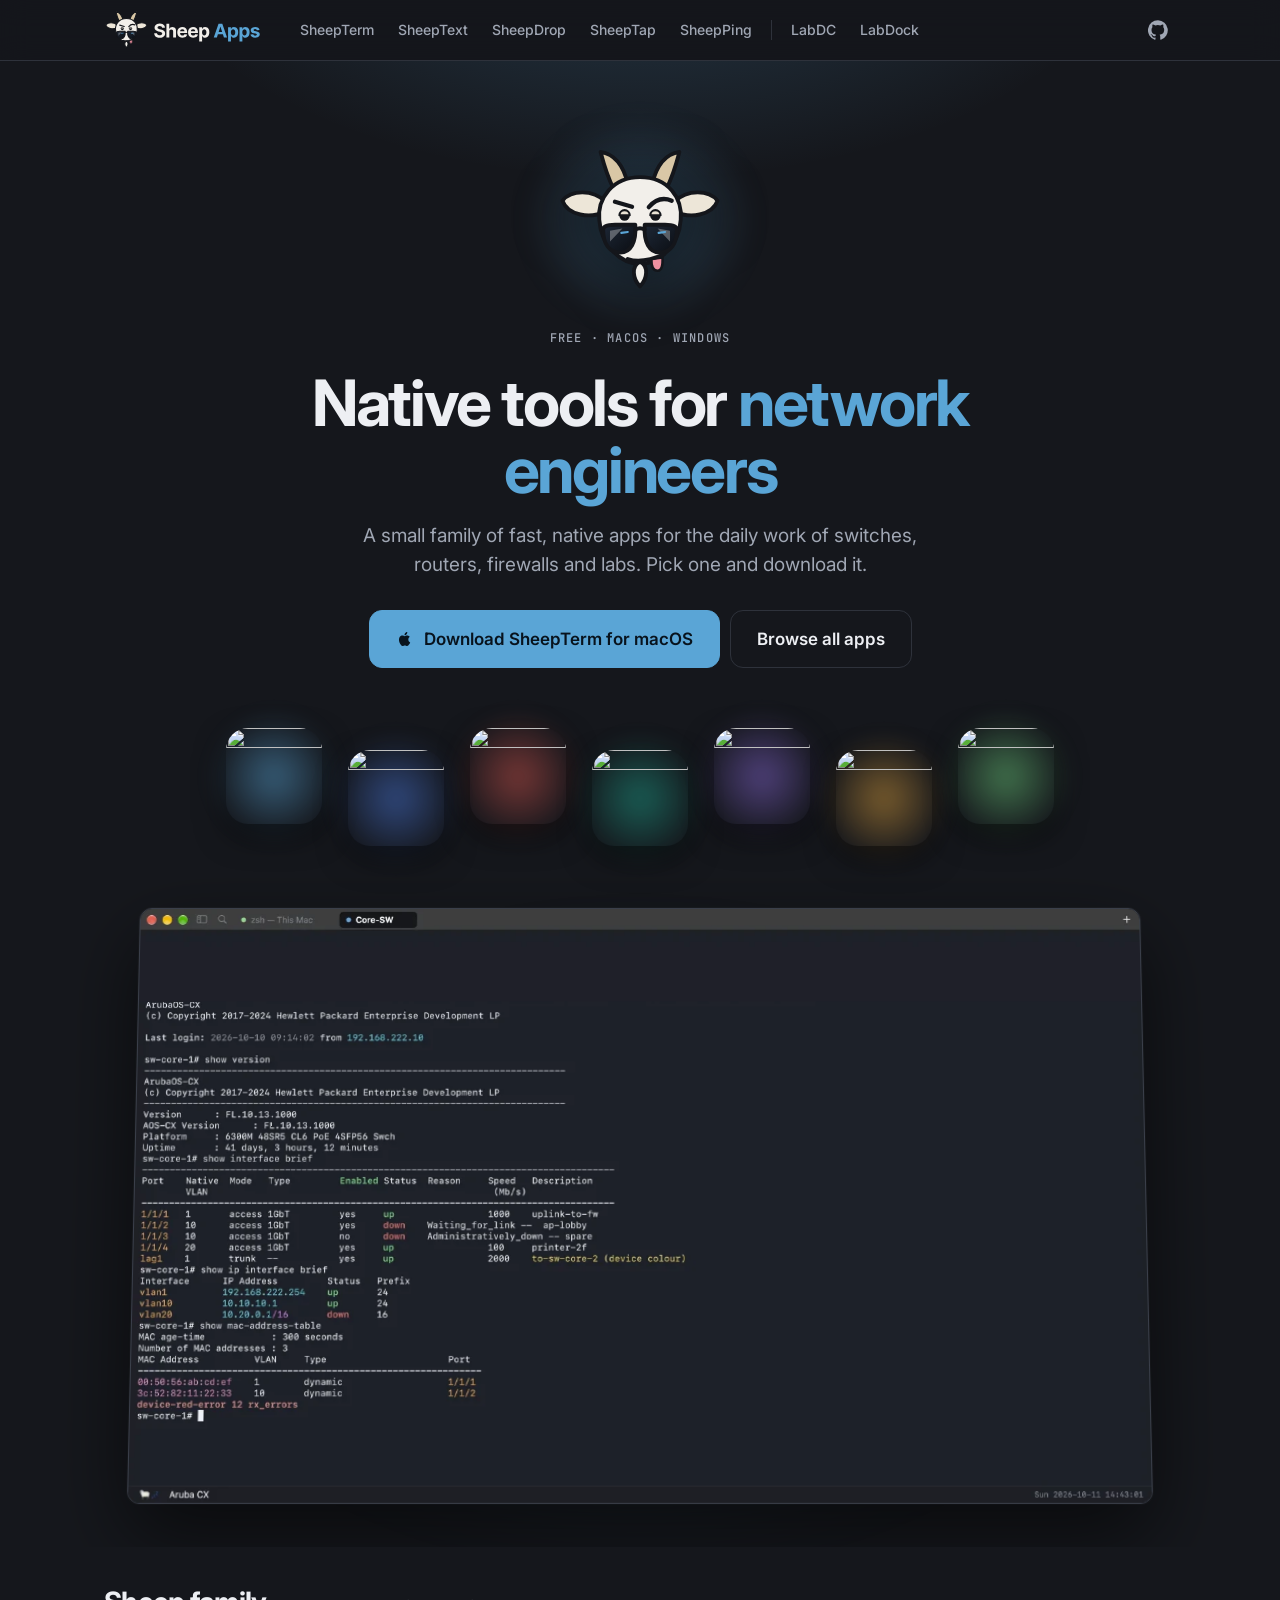
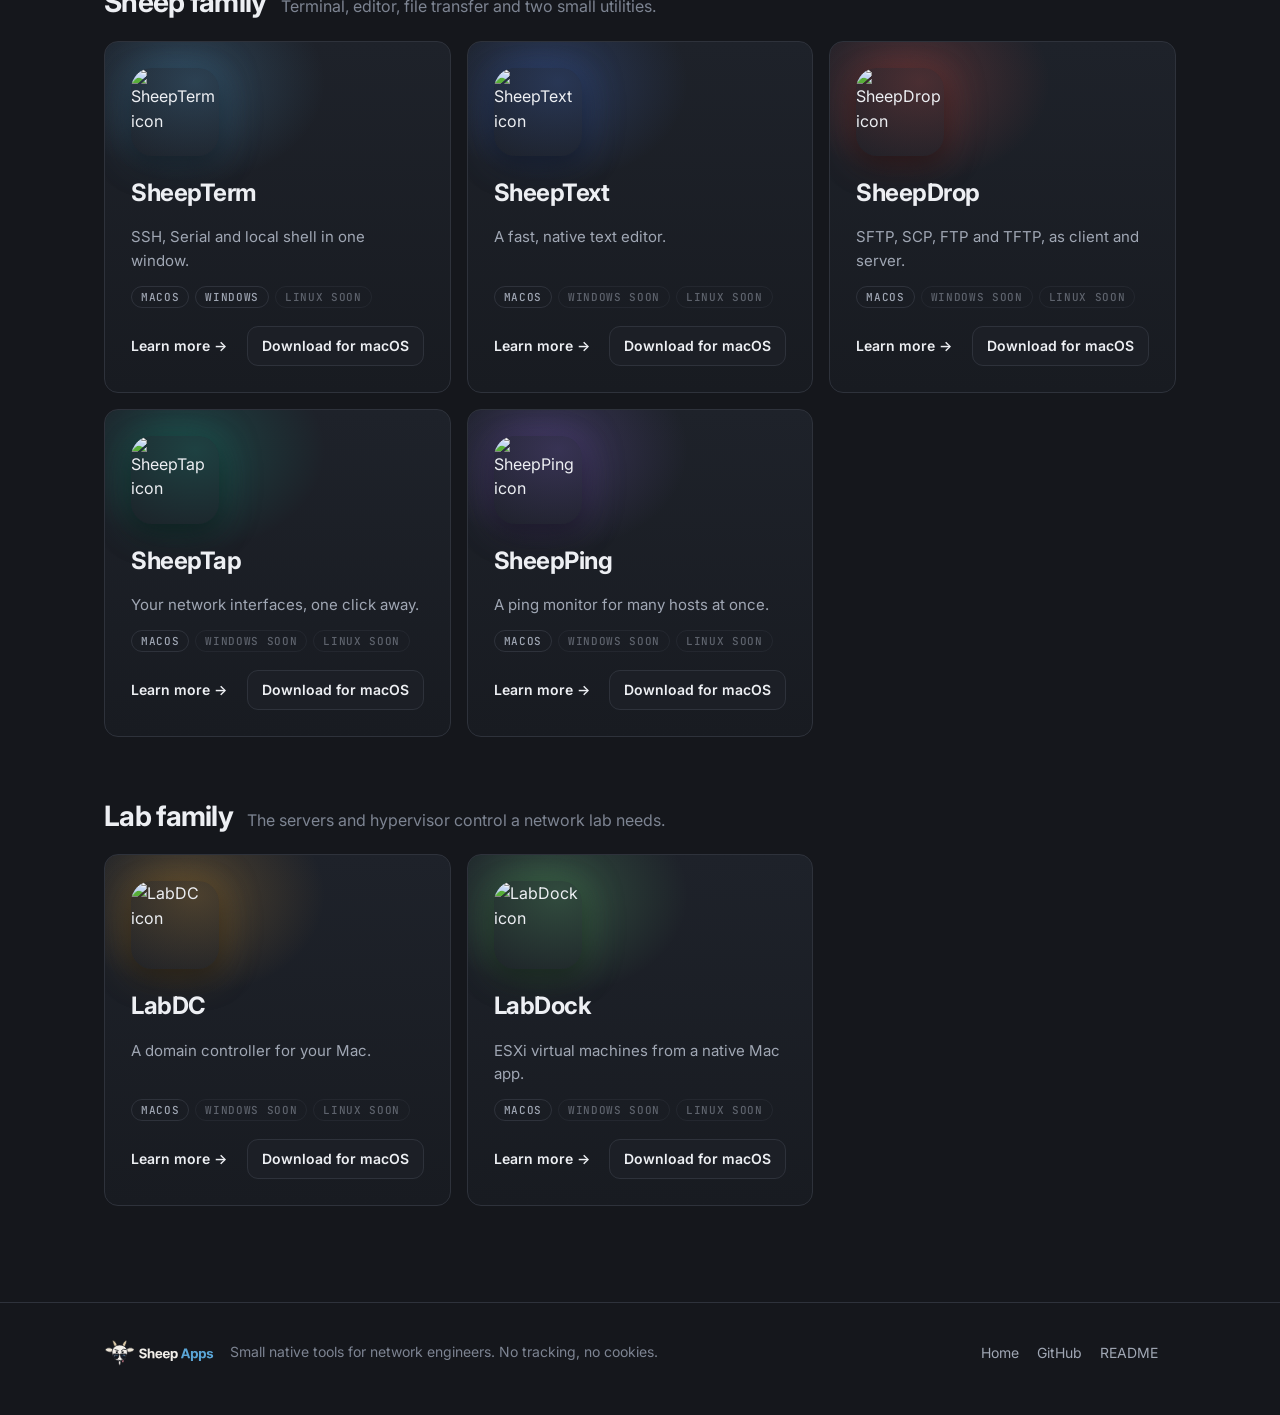
==== index.html @ 4ba9df10 "Sheep Apps download site Co-Authored-By: Claude Opus 5.5 <noreply@anthropic.com>" ====
<!doctype html><html lang="en"><head><meta charset="utf-8"><meta name="viewport" content="width=device-width,initial-scale=1"><title>Sheep Apps — native tools for network engineers</title><meta name="description" content="Download SheepTerm, SheepText, SheepDrop, SheepTap, SheepPing, LabDC and LabDock for macOS and Windows."><meta name="color-scheme" content="dark"><meta name="theme-color" content="#15171C"><link rel="icon" href="assets/brand/favicon.svg" type="image/svg+xml"><link rel="icon" href="assets/brand/favicon-32.png" sizes="32x32" type="image/png"><link rel="icon" href="assets/brand/favicon-16.png" sizes="16x16" type="image/png"><link rel="apple-touch-icon" href="assets/brand/apple-touch-icon.png"><meta property="og:type" content="website"><meta property="og:site_name" content="Sheep Apps"><meta property="og:title" content="Sheep Apps — native tools for network engineers"><meta property="og:description" content="Download SheepTerm, SheepText, SheepDrop, SheepTap, SheepPing, LabDC and LabDock for macOS and Windows."><meta property="og:image" content="https://bestonehxh.github.io/assets/brand/og-image.png"><meta property="og:image:width" content="1200"><meta property="og:image:height" content="630"><meta name="twitter:card" content="summary_large_image"><meta name="twitter:title" content="Sheep Apps — native tools for network engineers"><meta name="twitter:description" content="Download SheepTerm, SheepText, SheepDrop, SheepTap, SheepPing, LabDC and LabDock for macOS and Windows."><meta name="twitter:image" content="https://bestonehxh.github.io/assets/brand/og-image.png"><link rel="preconnect" href="https://fonts.googleapis.com"><link rel="preconnect" href="https://fonts.gstatic.com" crossorigin><link href="https://fonts.googleapis.com/css2?family=Inter:wght@400;500;600;700&family=JetBrains+Mono:wght@400;500&display=swap" rel="stylesheet"><link rel="stylesheet" href="assets/site.css"></head><body style="--glow:#5AA5D6"><header class="nav"><div class="wrap"><a class="brand" href="./"><img class="lockup" src="assets/brand/goat-j-lockup.svg" alt="Sheep Apps" width="152" height="40"></a><button class="menu" type="button" aria-label="Apps menu" aria-expanded="false" aria-controls="applinks"><span></span></button><nav class="links" id="applinks" aria-label="Apps"><a href="sheepterm/">SheepTerm</a><a href="sheeptext/">SheepText</a><a href="sheepdrop/">SheepDrop</a><a href="sheeptap/">SheepTap</a><a href="sheepping/">SheepPing</a><i></i><a href="labdc/">LabDC</a><a href="labdock/">LabDock</a></nav><a class="gh" href="https://github.com/bestonehxh" aria-label="bestonehxh on GitHub"><svg viewBox="0 0 24 24" aria-hidden="true"><path d="M12 .3a12 12 0 00-3.800 23.400c.6.1.8-.3.8-.6v-2c-3.300.7-4-1.600-4-1.600-.6-1.400-1.400-1.800-1.400-1.800-1-.7.1-.7.1-.7 1.200.1 1.800 1.200 1.800 1.200 1 1.800 2.800 1.300 3.500 1 .1-.8.400-1.300.7-1.600-2.700-.3-5.500-1.300-5.500-5.900 0-1.300.5-2.400 1.200-3.200-.1-.3-.5-1.500.1-3.200 0 0 1-.3 3.300 1.200a11.500 11.500 0 016 0c2.300-1.500 3.300-1.200 3.300-1.200.7 1.700.2 2.900.1 3.200.8.800 1.200 1.900 1.200 3.200 0 4.600-2.800 5.600-5.500 5.900.4.400.8 1.100.8 2.200v3.300c0 .3.200.7.800.6A12 12 0 0012 .3z"/></svg></a></div></header><main><div class="hero"><div class="wrap"><span class="herologo"><img src="assets/brand/goat-j-mark.svg" alt="Sheep Apps goat mascot" width="168" height="150"></span><div style="margin-top:22px"><span class="eyebrow">Free &middot; macOS &middot; Windows</span></div><h1>Native tools for <em>network engineers</em></h1><p class="sub">A small family of fast, native apps for the daily work of switches, routers, firewalls and labs. Pick one and download it.</p><div class="dl"><a class="btn mine lg" data-quick data-mac="SheepTerm" data-win="SheepTerm-Windows" data-prefix="Download SheepTerm" href="https://github.com/bestonehxh/SheepTerm/releases/latest"><svg viewBox="0 0 24 24" aria-hidden="true"><path d="M16.4 12.6c0-2.3 1.9-3.4 2-3.5-1.100-1.600-2.800-1.800-3.400-1.800-1.400-.1-2.800.9-3.500.9s-1.800-.8-3-.8c-1.500 0-3 .9-3.800 2.300-1.600 2.800-.4 7 1.200 9.300.8 1.100 1.700 2.400 2.900 2.300 1.200 0 1.600-.7 3-.7s1.800.7 3 .7 2-1.100 2.800-2.200c.9-1.300 1.200-2.500 1.300-2.600-.1 0-2.500-1-2.500-3.900zM14.100 5.700c.6-.8 1.100-1.900.9-3-.9 0-2.100.6-2.700 1.400-.6.700-1.100 1.800-1 2.900 1.100.1 2.200-.5 2.800-1.300z"/></svg><span class="t">Download SheepTerm</span></a><a class="btn lg ghost" href="#apps">Browse all apps</a></div><div class="meta" style="margin-top:16px" data-quick-meta></div><div class="cloud"><a href="sheepterm/" style="--g:#5AA5D6" aria-label="SheepTerm"><img src="https://raw.githubusercontent.com/bestonehxh/SheepTerm/main/.github/icon.png" alt="" width="96" height="96"></a><a href="sheeptext/" style="--g:#4C7BE0" aria-label="SheepText"><img src="https://raw.githubusercontent.com/bestonehxh/SheepText/main/.github/icon.png" alt="" width="96" height="96"></a><a href="sheepdrop/" style="--g:#D8574F" aria-label="SheepDrop"><img src="https://raw.githubusercontent.com/bestonehxh/SheepDrop/main/.github/icon.png" alt="" width="96" height="96"></a><a href="sheeptap/" style="--g:#1FA58F" aria-label="SheepTap"><img src="https://raw.githubusercontent.com/bestonehxh/SheepTap/main/.github/icon.png" alt="" width="96" height="96"></a><a href="sheepping/" style="--g:#8B6BDB" aria-label="SheepPing"><img src="https://raw.githubusercontent.com/bestonehxh/SheepPing/main/.github/icon.png" alt="" width="96" height="96"></a><a href="labdc/" style="--g:#E0A33F" aria-label="LabDC"><img src="https://raw.githubusercontent.com/bestonehxh/LabDC/main/.github/icon.png" alt="" width="96" height="96"></a><a href="labdock/" style="--g:#6FD07F" aria-label="LabDock"><img src="https://raw.githubusercontent.com/bestonehxh/LabDock/main/.github/icon.png" alt="" width="96" height="96"></a></div><div class="shot homeshot" style="--glow:#5AA5D6"><div class="tilt"><div class="osvis" data-sel="mac" data-both="1"><div class="pane" data-pane="mac"><div class="frame mac"><img src="assets/mac/st-highlight.webp" alt="SheepTerm on macOS showing an Aruba CX session with interfaces, VLANs, addresses and MAC addresses highlighted" width="1470" height="856" loading="lazy"></div></div><div class="pane" data-pane="win"><div class="frame win"><img src="assets/win/st-highlight.webp" alt="SheepTerm on Windows showing an Aruba CX session with interfaces, VLANs, addresses and MAC addresses highlighted" width="1470" height="852" loading="lazy"></div></div></div></div></div></div></div><div class="wrap"><section class="scroll" id="apps" style="padding-top:40px"><div style="margin-top:0px"><div class="fam-h"><h2 class="sec-h" style="margin:0;font-size:28px">Sheep family</h2><span class="dm" style="color:var(--dim)">Terminal, editor, file transfer and two small utilities.</span></div><div class="grid"><article class="acard" style="--glow:#5AA5D6"><img class="ic" src="https://raw.githubusercontent.com/bestonehxh/SheepTerm/main/.github/icon.png" alt="SheepTerm icon" width="88" height="88" loading="lazy"><h3>SheepTerm</h3><p>SSH, Serial and local shell in one window.</p><div class="badges"><span class="pill">macOS</span><span class="pill">Windows</span><span class="pill" style="opacity:.5">Linux soon</span></div><div class="row"><a class="more" href="sheepterm/">Learn more &rarr;</a><a class="btn" data-quick data-mac="SheepTerm" data-win="SheepTerm-Windows" data-prefix="Download" href="https://github.com/bestonehxh/SheepTerm/releases/latest"><span class="t">Download for macOS</span></a></div></article><article class="acard" style="--glow:#4C7BE0"><img class="ic" src="https://raw.githubusercontent.com/bestonehxh/SheepText/main/.github/icon.png" alt="SheepText icon" width="88" height="88" loading="lazy"><h3>SheepText</h3><p>A fast, native text editor.</p><div class="badges"><span class="pill">macOS</span><span class="pill" style="opacity:.5">Windows soon</span><span class="pill" style="opacity:.5">Linux soon</span></div><div class="row"><a class="more" href="sheeptext/">Learn more &rarr;</a><a class="btn" data-quick data-mac="SheepText" data-prefix="Download" href="https://github.com/bestonehxh/SheepText/releases/latest"><span class="t">Download for macOS</span></a></div></article><article class="acard" style="--glow:#D8574F"><img class="ic" src="https://raw.githubusercontent.com/bestonehxh/SheepDrop/main/.github/icon.png" alt="SheepDrop icon" width="88" height="88" loading="lazy"><h3>SheepDrop</h3><p>SFTP, SCP, FTP and TFTP, as client and server.</p><div class="badges"><span class="pill">macOS</span><span class="pill" style="opacity:.5">Windows soon</span><span class="pill" style="opacity:.5">Linux soon</span></div><div class="row"><a class="more" href="sheepdrop/">Learn more &rarr;</a><a class="btn" data-quick data-mac="SheepDrop" data-prefix="Download" href="https://github.com/bestonehxh/SheepDrop/releases/latest"><span class="t">Download for macOS</span></a></div></article><article class="acard" style="--glow:#1FA58F"><img class="ic" src="https://raw.githubusercontent.com/bestonehxh/SheepTap/main/.github/icon.png" alt="SheepTap icon" width="88" height="88" loading="lazy"><h3>SheepTap</h3><p>Your network interfaces, one click away.</p><div class="badges"><span class="pill">macOS</span><span class="pill" style="opacity:.5">Windows soon</span><span class="pill" style="opacity:.5">Linux soon</span></div><div class="row"><a class="more" href="sheeptap/">Learn more &rarr;</a><a class="btn" data-quick data-mac="SheepTap" data-prefix="Download" href="https://github.com/bestonehxh/SheepTap/releases/latest"><span class="t">Download for macOS</span></a></div></article><article class="acard" style="--glow:#8B6BDB"><img class="ic" src="https://raw.githubusercontent.com/bestonehxh/SheepPing/main/.github/icon.png" alt="SheepPing icon" width="88" height="88" loading="lazy"><h3>SheepPing</h3><p>A ping monitor for many hosts at once.</p><div class="badges"><span class="pill">macOS</span><span class="pill" style="opacity:.5">Windows soon</span><span class="pill" style="opacity:.5">Linux soon</span></div><div class="row"><a class="more" href="sheepping/">Learn more &rarr;</a><a class="btn" data-quick data-mac="SheepPing" data-prefix="Download" href="https://github.com/bestonehxh/SheepPing/releases/latest"><span class="t">Download for macOS</span></a></div></article></div></div><div style="margin-top:64px"><div class="fam-h"><h2 class="sec-h" style="margin:0;font-size:28px">Lab family</h2><span class="dm" style="color:var(--dim)">The servers and hypervisor control a network lab needs.</span></div><div class="grid"><article class="acard" style="--glow:#E0A33F"><img class="ic" src="https://raw.githubusercontent.com/bestonehxh/LabDC/main/.github/icon.png" alt="LabDC icon" width="88" height="88" loading="lazy"><h3>LabDC</h3><p>A domain controller for your Mac.</p><div class="badges"><span class="pill">macOS</span><span class="pill" style="opacity:.5">Windows soon</span><span class="pill" style="opacity:.5">Linux soon</span></div><div class="row"><a class="more" href="labdc/">Learn more &rarr;</a><a class="btn" data-quick data-mac="LabDC" data-prefix="Download" href="https://github.com/bestonehxh/LabDC/releases/latest"><span class="t">Download for macOS</span></a></div></article><article class="acard" style="--glow:#6FD07F"><img class="ic" src="https://raw.githubusercontent.com/bestonehxh/LabDock/main/.github/icon.png" alt="LabDock icon" width="88" height="88" loading="lazy"><h3>LabDock</h3><p>ESXi virtual machines from a native Mac app.</p><div class="badges"><span class="pill">macOS</span><span class="pill" style="opacity:.5">Windows soon</span><span class="pill" style="opacity:.5">Linux soon</span></div><div class="row"><a class="more" href="labdock/">Learn more &rarr;</a><a class="btn" data-quick data-mac="LabDock" data-prefix="Download" href="https://github.com/bestonehxh/LabDock/releases/latest"><span class="t">Download for macOS</span></a></div></article></div></div></section></div></main><footer><div class="wrap"><div><img class="flock" src="assets/brand/goat-j-lockup.svg" alt="Sheep Apps" width="112" height="30"> &nbsp; Small native tools for network engineers. No tracking, no cookies.</div><div><a href="./">Home</a><a href="https://github.com/bestonehxh">GitHub</a><a href="https://github.com/bestonehxh/SheepTerm#the-sheep-family-">README</a></div></div></footer><script src="assets/site.js"></script></body></html>
---- assets/site.css ----
:root{--chrome:#1C1F26;--bg:#15171C;--bg2:#101216;--line:#2E323B;--text:#EDEFF3;--dim:#7D8492;--dim2:#A0A7B4;--accent:#5AA5D6;--ok:#7DD98C;--glow:#5AA5D6;--r:14px}
*{box-sizing:border-box}
html{color-scheme:dark;scroll-behavior:smooth}
@media(prefers-reduced-motion:reduce){html{scroll-behavior:auto}*{transition:none!important;animation:none!important}}
body{margin:0;background:var(--bg);color:var(--text);font:400 16px/1.55 Inter,system-ui,-apple-system,"Segoe UI",sans-serif;-webkit-font-smoothing:antialiased}
a{color:var(--accent)}
img{max-width:100%;height:auto}
:focus-visible{outline:2px solid var(--accent);outline-offset:3px;border-radius:8px}
.wrap{max-width:1120px;margin:0 auto;padding:0 24px}
.mono{font-family:"JetBrains Mono",ui-monospace,monospace}
/* nav */
.nav{position:sticky;top:0;z-index:20;background:rgba(21,23,28,.78);backdrop-filter:saturate(1.4) blur(14px);-webkit-backdrop-filter:saturate(1.4) blur(14px);border-bottom:1px solid var(--line)}
.nav .wrap{display:flex;align-items:center;gap:16px;min-height:60px;flex-wrap:wrap}
.brand{display:flex;align-items:center;gap:10px;color:var(--text);text-decoration:none;font-weight:700;font-size:17px;letter-spacing:-.01em}
.brand img{width:28px;height:28px;border-radius:7px}
.nav .links{display:flex;gap:2px;margin-left:12px;overflow-x:auto;scrollbar-width:none;flex:1}
.nav .links a{color:var(--dim2);text-decoration:none;font-size:14px;font-weight:500;padding:7px 11px;border-radius:8px;white-space:nowrap;transition:background .15s,color .15s}
.nav .links a:hover{color:var(--text);background:var(--chrome)}
.nav .links a[aria-current]{color:var(--text);background:var(--chrome)}
.nav .links i{width:1px;background:var(--line);margin:8px 6px;flex:none}
.nav .gh{color:var(--dim2);display:flex;padding:8px;border-radius:8px}
.nav .gh:hover{color:var(--text);background:var(--chrome)}
.nav .gh svg{width:20px;height:20px;fill:currentColor}
@media(max-width:760px){.nav .wrap{gap:6px}.nav .menu{display:flex}.nav .links{display:none;order:3;flex:none;width:100%;margin:0;padding:4px 0 10px;flex-direction:column;overflow:visible}.nav.open .links{display:flex}.nav .links a{padding:11px 12px;font-size:15px}.nav .links i{width:auto;height:1px;margin:4px 6px}.nav .gh{margin-left:auto}.nav .brand{margin-right:auto}}
/* buttons */
.btn{display:inline-flex;align-items:center;gap:10px;padding:11px 18px;border-radius:11px;border:1px solid var(--line);background:var(--chrome);color:var(--text);text-decoration:none;font-weight:600;font-size:15px;white-space:nowrap;transition:background .15s,border-color .15s,transform .15s,box-shadow .15s}
.btn svg{width:18px;height:18px;fill:currentColor;flex:none}
a.btn:hover{border-color:var(--accent);transform:translateY(-2px);box-shadow:0 8px 24px rgba(0,0,0,.35)}
.btn.mine{background:var(--accent);border-color:var(--accent);color:#08131d}
a.btn.mine:hover{background:#78b8e2;border-color:#78b8e2}
.btn.off{color:var(--dim);border-style:dashed;background:transparent;font-weight:500;cursor:default}
.btn.off small{font-size:12px;margin-left:4px}
.btn.lg{padding:15px 26px;font-size:17px;border-radius:13px}
.btn.ghost{background:transparent}
.dl{display:flex;flex-wrap:wrap;gap:10px;align-items:center}
.meta{font:400 12.5px "JetBrains Mono",ui-monospace,monospace;color:var(--dim2)}
.meta b{color:var(--ok);font-weight:500}
.pill{display:inline-block;font:500 11px "JetBrains Mono",monospace;letter-spacing:.06em;text-transform:uppercase;padding:3px 9px;border-radius:99px;border:1px solid var(--line);color:var(--dim2)}
.pill.free{color:var(--ok);border-color:rgba(125,217,140,.4)}
/* hero */
.hero{position:relative;text-align:center;padding:84px 0 56px;overflow:hidden}
.hero::before{content:"";position:absolute;inset:-10% 0 auto 0;height:620px;background:radial-gradient(55% 60% at 50% 0%,color-mix(in srgb,var(--glow) 26%,transparent),transparent 72%);pointer-events:none}
.hero>.wrap{position:relative}
.hero h1{font-size:clamp(38px,6.4vw,64px);line-height:1.05;letter-spacing:-.035em;margin:20px auto 18px;max-width:880px;font-weight:700}
.hero h1 em{font-style:normal;color:var(--accent)}
.hero .sub{font-size:19px;color:var(--dim2);max-width:620px;margin:0 auto}
.hero .dl{justify-content:center;margin-top:30px}
.hero .meta{margin-top:16px}
.hero .links{margin-top:10px;font-size:14px;display:flex;gap:18px;justify-content:center}
.eyebrow{display:inline-flex;gap:8px;align-items:center;font:500 12px "JetBrains Mono",monospace;letter-spacing:.1em;text-transform:uppercase;color:var(--dim2)}
.appicon{position:relative;display:inline-block;width:112px;height:112px}
.appicon::before{content:"";position:absolute;inset:-26px;background:radial-gradient(closest-side,color-mix(in srgb,var(--glow) 55%,transparent),transparent);filter:blur(10px);z-index:0}
.appicon img{position:relative;z-index:1;width:112px;height:112px;border-radius:26px;box-shadow:0 14px 40px rgba(0,0,0,.5)}
/* icon cloud on home */
.cloud{display:flex;justify-content:center;gap:clamp(8px,2.2vw,26px);margin-top:60px;flex-wrap:wrap}
.cloud a{position:relative;display:block;width:clamp(56px,9vw,96px);transition:transform .2s}
.cloud a:nth-child(even){transform:translateY(22px)}
.cloud a:hover{transform:translateY(-4px)}
.cloud a::before{content:"";position:absolute;inset:-16%;background:radial-gradient(closest-side,color-mix(in srgb,var(--g) 50%,transparent),transparent);filter:blur(10px)}
.cloud img{position:relative;width:100%;aspect-ratio:1;border-radius:23%;box-shadow:0 12px 30px rgba(0,0,0,.5)}
/* product shot */
.shot{position:relative;margin:56px auto 0;max-width:1000px}
.shot::before{content:"";position:absolute;inset:6% 4% -6%;background:radial-gradient(closest-side,color-mix(in srgb,var(--glow) 38%,transparent),transparent);filter:blur(40px);z-index:0}
.shot>*{position:relative;z-index:1}
.tilt{transform:perspective(2000px) rotateX(5deg);transform-origin:50% 0}
.frame{border:1px solid #3a3f4a;border-radius:12px;overflow:hidden;background:#101216;box-shadow:0 30px 80px rgba(0,0,0,.6),0 0 0 1px rgba(255,255,255,.03)}
.frame img{display:block;width:100%;height:auto}
.cap{font-size:13px;color:var(--dim);margin:14px 0 0;text-align:center}
/* sections */
section{padding:88px 0 0}
.sec-h{font-size:clamp(28px,4vw,40px);letter-spacing:-.025em;line-height:1.12;margin:0 0 12px;font-weight:700}
.sec-p{color:var(--dim2);font-size:18px;max-width:600px;margin:0}
.k{font:500 12px "JetBrains Mono",monospace;letter-spacing:.1em;text-transform:uppercase;color:var(--accent);margin:0 0 12px}
.scroll{scroll-margin-top:84px}
/* app grid */
.fam-h{display:flex;align-items:baseline;gap:14px;margin:0 0 22px}
.grid{display:grid;gap:16px;grid-template-columns:minmax(0,1fr)}
@media(min-width:660px){.grid{grid-template-columns:repeat(2,minmax(0,1fr))}}
@media(min-width:980px){.grid{grid-template-columns:repeat(3,minmax(0,1fr))}}
.acard{position:relative;display:flex;flex-direction:column;gap:14px;padding:26px;border-radius:var(--r);border:1px solid var(--line);background:linear-gradient(180deg,#1e222a,#181b21);overflow:hidden;transition:transform .2s,border-color .2s,box-shadow .2s}
.acard::before{content:"";position:absolute;left:-40px;top:-60px;width:260px;height:200px;background:radial-gradient(closest-side,color-mix(in srgb,var(--glow) 24%,transparent),transparent);pointer-events:none}
.acard:hover{transform:translateY(-3px);border-color:#454b57;box-shadow:0 18px 40px rgba(0,0,0,.35)}
.acard>*{position:relative}
.acard img.ic{width:88px;height:88px;border-radius:21px;box-shadow:0 10px 28px rgba(0,0,0,.5),0 0 40px color-mix(in srgb,var(--glow) 35%,transparent)}
.acard h3{margin:4px 0 0;font-size:24px;letter-spacing:-.02em}
.acard p{margin:0;color:var(--dim2);font-size:15px;flex:1}
.badges{display:flex;gap:6px;flex-wrap:wrap}
.acard .row{display:flex;gap:10px;align-items:center;margin-top:4px}
.acard .more{font-weight:600;font-size:14px;color:var(--text);text-decoration:none}
.acard .more:hover{color:var(--accent)}
.acard .btn{padding:8px 14px;font-size:14px;margin-left:auto}
/* feature rows */
.frow{display:grid;gap:36px;align-items:center;grid-template-columns:minmax(0,1fr);padding:56px 0 0}
@media(min-width:900px){.frow{grid-template-columns:minmax(0,5fr) minmax(0,7fr);gap:64px}.frow.flip{grid-template-columns:minmax(0,7fr) minmax(0,5fr)}.frow.flip .txt{order:2}}
.frow h3{font-size:30px;letter-spacing:-.02em;line-height:1.15;margin:12px 0 12px}
.frow p{color:var(--dim2);margin:0;font-size:17px}
.fi{width:44px;height:44px;border-radius:12px;display:grid;place-items:center;background:color-mix(in srgb,var(--glow) 16%,var(--chrome));border:1px solid color-mix(in srgb,var(--glow) 35%,var(--line));color:var(--glow)}
.fi svg{width:22px;height:22px;fill:none;stroke:currentColor;stroke-width:1.8;stroke-linecap:round;stroke-linejoin:round}
.vis{position:relative}
.vis::before{content:"";position:absolute;inset:8% 6%;background:radial-gradient(closest-side,color-mix(in srgb,var(--glow) 24%,transparent),transparent);filter:blur(34px)}
.vis>*{position:relative}
.vis .frame img{width:100%}
.ill{font-size:11px;color:var(--dim);text-align:right;margin:8px 4px 0;font-family:"JetBrains Mono",monospace;letter-spacing:.05em}
/* install */
.cols{display:grid;gap:16px;grid-template-columns:minmax(0,1fr)}
@media(min-width:800px){.cols.two{grid-template-columns:repeat(2,minmax(0,1fr))}}
.panel{border:1px solid var(--line);border-radius:var(--r);padding:26px;background:linear-gradient(180deg,#1e222a,#181b21)}
.panel h3{margin:0 0 12px;display:flex;gap:10px;align-items:center;font-size:19px}
.panel h3 svg{width:20px;height:20px;fill:currentColor}
.panel ol{margin:0;padding-left:20px;color:var(--dim2);font-size:15px}
.panel li{margin:8px 0}
code{font:400 13px "JetBrains Mono",monospace;background:var(--bg);border:1px solid var(--line);border-radius:6px;padding:1px 6px;color:var(--text);overflow-wrap:break-word}
.cta2{margin-top:88px;text-align:center;padding:56px 24px;border:1px solid var(--line);border-radius:20px;background:radial-gradient(70% 120% at 50% 0%,color-mix(in srgb,var(--glow) 18%,transparent),transparent 70%),var(--chrome)}
.cta2 h2{font-size:clamp(26px,4vw,36px);letter-spacing:-.02em;margin:0 0 20px}
.cta2 .dl{justify-content:center}
/* more apps strip */
.strip{display:grid;gap:12px;grid-template-columns:repeat(auto-fill,minmax(130px,1fr))}
.strip a{display:flex;flex-direction:column;align-items:center;gap:10px;padding:18px 8px;border-radius:var(--r);border:1px solid var(--line);background:var(--chrome);color:var(--text);text-decoration:none;font-weight:600;font-size:14px;transition:transform .2s,border-color .2s}
.strip a:hover{transform:translateY(-3px);border-color:#454b57}
.strip img{width:56px;height:56px;border-radius:14px}
footer{margin-top:96px;border-top:1px solid var(--line);padding:36px 0 48px;color:var(--dim);font-size:14px}
footer .wrap{display:flex;gap:16px 28px;flex-wrap:wrap;justify-content:space-between;align-items:center}
footer a{color:var(--dim2);text-decoration:none;margin-right:18px}
footer a:hover{color:var(--text)}
/* mockups (illustrative) */
.mock{background:#171a20;border:1px solid #3a3f4a;border-radius:12px;overflow:hidden;font-size:12.5px;line-height:1.5;color:var(--text);box-shadow:0 24px 60px rgba(0,0,0,.5)}
.mock .bar{height:32px;display:flex;align-items:center;gap:7px;padding:0 12px;background:#1f232b;border-bottom:1px solid #2b2f38;color:var(--dim);font-size:11.5px}
.mock .bar b{width:11px;height:11px;border-radius:50%;background:#ff5f57;display:inline-block}
.mock .bar b:nth-child(2){background:#febc2e}.mock .bar b:nth-child(3){background:#28c840}
.mock .bar span{margin-left:8px;color:var(--dim2)}
.mock .bd{padding:14px 16px}
.mock .cd{font-family:"JetBrains Mono",monospace;font-size:12px;line-height:1.7;white-space:pre;overflow:hidden}
.ln{color:#4b5160;display:inline-block;width:2.2em;text-align:right;margin-right:1em;user-select:none}
.or{color:#E8A25A}.cy{color:#6FD0E0}.pu{color:#B58BE0}.pk{color:#E58BB8}.gr{color:#7DD98C}.rd{color:#E5786F}.ye{color:#E3C566}.bl{color:#5AA5D6}.dm{color:#6b7280}
.sel{background:rgba(90,165,214,.35);border-radius:2px}
.tbl{width:100%;border-collapse:collapse;font-size:12.5px}
.tbl th{text-align:left;font-weight:500;color:var(--dim);padding:6px 10px;border-bottom:1px solid #2b2f38;font-size:11px;letter-spacing:.04em;text-transform:uppercase}
.tbl td{padding:7px 10px;border-bottom:1px solid #22262e;white-space:nowrap}
.tbl tr:last-child td{border:0}
.dot{display:inline-block;width:8px;height:8px;border-radius:50%;margin-right:7px;background:var(--ok)}
.dot.r{background:#E5786F}.dot.y{background:#E3C566}.dot.g{background:#6b7280}
.split{display:grid;grid-template-columns:150px 1fr;min-height:250px}
.split .sd{background:#14171c;border-right:1px solid #2b2f38;padding:10px 8px;color:var(--dim2)}
.split .sd div{padding:5px 8px;border-radius:6px}
.split .sd .on{background:#232832;color:var(--text)}
.split .sd small{display:block;padding:8px 8px 3px;color:var(--dim);font-size:10.5px;letter-spacing:.06em;text-transform:uppercase}
.two2{display:grid;grid-template-columns:1fr 1fr}
.two2>div{padding:10px 12px}.two2>div+div{border-left:1px solid #2b2f38}
.fl div{display:flex;justify-content:space-between;gap:10px;padding:4px 6px;border-radius:5px}
.fl .on{background:#232b38}
.fl span:last-child{color:var(--dim)}
.prog{height:6px;border-radius:4px;background:#262b34;overflow:hidden;margin-top:6px}
.prog i{display:block;height:100%;background:var(--accent);border-radius:4px}
.tog{display:inline-block;width:30px;height:18px;border-radius:10px;background:#3a3f4a;position:relative;vertical-align:middle}
.tog::after{content:"";position:absolute;top:2px;left:2px;width:14px;height:14px;border-radius:50%;background:#fff;transition:left .2s}
.tog.on{background:var(--accent)}.tog.on::after{left:14px}
.card2{border:1px solid #2b2f38;border-radius:10px;padding:11px 13px;background:#1a1d24;margin-bottom:10px}
.card2 .h{display:flex;justify-content:space-between;align-items:center;margin-bottom:6px;font-weight:600}
.kv{display:grid;grid-template-columns:78px 1fr;gap:2px 10px;font-size:12px}
.kv span:nth-child(odd){color:var(--dim)}
.kv span:nth-child(even){font-family:"JetBrains Mono",monospace}
.copied{color:var(--ok);font-size:11px;margin-left:8px}
.menubar{display:flex;gap:14px;align-items:center;justify-content:flex-end;padding:6px 14px;background:#1f232b;border-bottom:1px solid #2b2f38;color:var(--dim2);font-size:12px}
.chip{display:inline-block;padding:1px 7px;border-radius:5px;background:rgba(90,165,214,.18);color:var(--accent);font-size:11px}
.console{background:#050608;color:#c9d1d9;font-family:"JetBrains Mono",monospace;font-size:11.5px;line-height:1.5;padding:12px 14px;min-height:190px;white-space:pre}
svg.spark{display:block;width:100%;height:46px}
@media(max-width:560px){.mock .cd{font-size:10.5px}.split{grid-template-columns:104px 1fr}.tbl{font-size:11px}.tbl td,.tbl th{padding:6px}.hide-s{display:none}}

/* nav menu button (phone) */
.nav .menu{display:flex;order:2;align-items:center;justify-content:center;width:40px;height:40px;background:none;border:0;border-radius:8px;cursor:pointer;color:var(--dim2)}
.nav .menu:hover{background:var(--chrome);color:var(--text)}
.nav .menu span,.nav .menu span::before,.nav .menu span::after{display:block;width:18px;height:2px;border-radius:2px;background:currentColor;position:relative;content:""}
.nav .menu span::before{position:absolute;top:-6px}.nav .menu span::after{position:absolute;top:6px}
.nav .gh{order:1}
@media(min-width:761px){.nav .menu{display:none!important}}
/* OS switch + frames */
.osvis{display:block}
.osw{display:flex;justify-content:center;margin:0 0 12px}
.seg{display:inline-flex;padding:3px;gap:2px;background:var(--chrome);border:1px solid var(--line);border-radius:10px}
.seg button{font:500 13px Inter,system-ui,sans-serif;color:var(--dim2);background:none;border:0;padding:6px 14px;border-radius:7px;cursor:pointer}
.seg button[aria-pressed=true]{background:var(--accent);color:#0b0d11}
.seg button:focus-visible{outline:2px solid var(--accent);outline-offset:2px}
.osvis[data-sel=mac] .pane[data-pane=win],.osvis[data-sel=win] .pane[data-pane=mac]{display:none}
.oslab{margin-top:8px;text-align:center;font:500 11px "JetBrains Mono",monospace;letter-spacing:.08em;text-transform:uppercase;color:var(--dim)}
.frame.win{border-radius:8px}
.frame.mac{border-radius:12px}
.frame .mbar{display:flex;gap:8px;align-items:center;height:30px;padding:0 12px;background:#2a2d33;border-bottom:1px solid #1a1c20}
.frame .mbar b{width:12px;height:12px;border-radius:50%;background:#ff5f57}
.frame .mbar b:nth-child(2){background:#febc2e}.frame .mbar b:nth-child(3){background:#28c840}
.frame.mac img[width="820"]{max-width:420px;margin:0 auto}
.homeshot{margin-top:84px}
.brand img.lockup{height:40px;width:auto;border-radius:0;display:block}
.herologo{display:inline-block;position:relative}.herologo::before{content:"";position:absolute;inset:-30px;background:radial-gradient(closest-side,rgba(90,165,214,.35),transparent);filter:blur(12px)}.herologo img{position:relative;height:150px;width:auto;display:block;filter:drop-shadow(0 12px 24px rgba(0,0,0,.5))}
footer img.flock{height:28px;width:auto;vertical-align:middle;margin-right:4px}

@media(max-width:520px){.hero .dl .btn,.cta2 .dl .btn{white-space:normal;justify-content:center;width:100%}.hero .dl,.cta2 .dl{flex-direction:column;align-items:stretch}.hero .sub{font-size:17px}.hero .meta{overflow-wrap:anywhere}}
img,svg,video{max-width:100%}
@media(max-width:520px){.btn.lg{padding:14px 14px;font-size:16px;gap:8px}.btn .t{white-space:normal}}
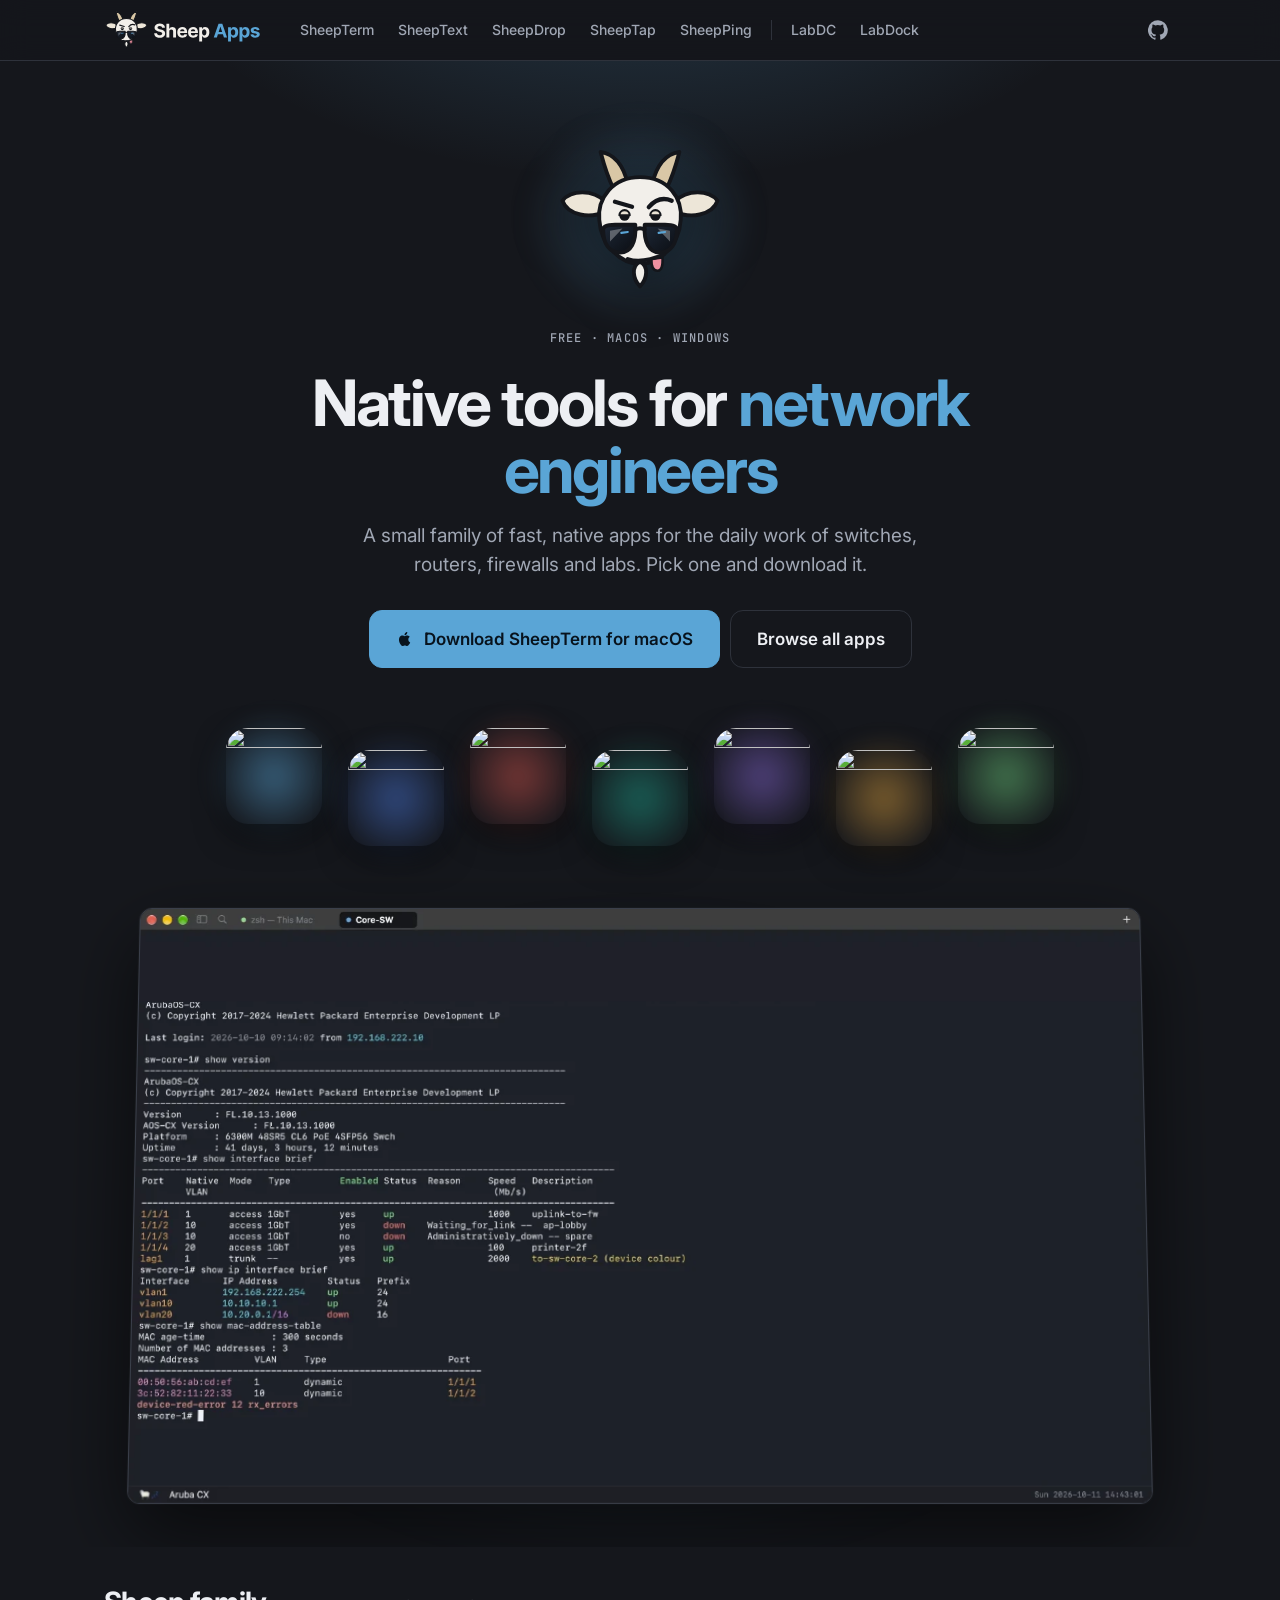
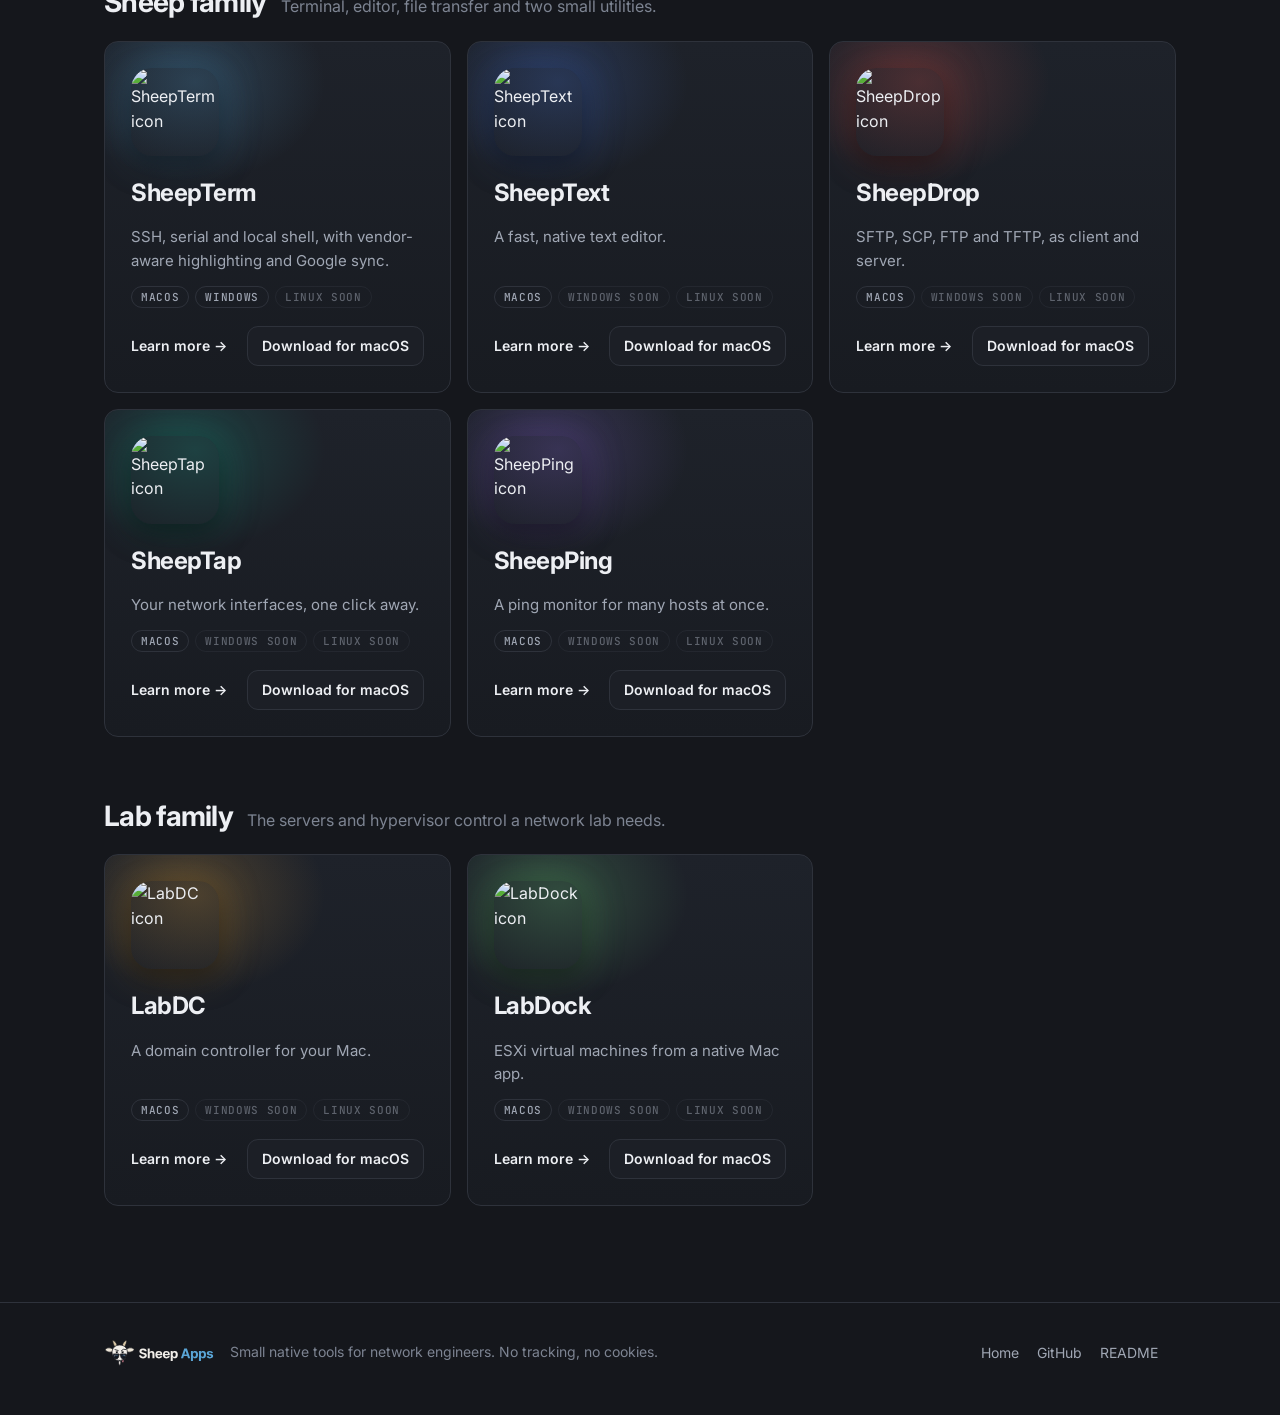
==== commit ad7482bc: "SheepTerm: headline features (vendor highlighting, Google Sync with real test-account captures); lef" ====
--- a/index.html
+++ b/index.html
@@ -1 +1 @@
-<!doctype html><html lang="en"><head><meta charset="utf-8"><meta name="viewport" content="width=device-width,initial-scale=1"><title>Sheep Apps — native tools for network engineers</title><meta name="description" content="Download SheepTerm, SheepText, SheepDrop, SheepTap, SheepPing, LabDC and LabDock for macOS and Windows."><meta name="color-scheme" content="dark"><meta name="theme-color" content="#15171C"><link rel="icon" href="assets/brand/favicon.svg" type="image/svg+xml"><link rel="icon" href="assets/brand/favicon-32.png" sizes="32x32" type="image/png"><link rel="icon" href="assets/brand/favicon-16.png" sizes="16x16" type="image/png"><link rel="apple-touch-icon" href="assets/brand/apple-touch-icon.png"><meta property="og:type" content="website"><meta property="og:site_name" content="Sheep Apps"><meta property="og:title" content="Sheep Apps — native tools for network engineers"><meta property="og:description" content="Download SheepTerm, SheepText, SheepDrop, SheepTap, SheepPing, LabDC and LabDock for macOS and Windows."><meta property="og:image" content="https://bestonehxh.github.io/assets/brand/og-image.png"><meta property="og:image:width" content="1200"><meta property="og:image:height" content="630"><meta name="twitter:card" content="summary_large_image"><meta name="twitter:title" content="Sheep Apps — native tools for network engineers"><meta name="twitter:description" content="Download SheepTerm, SheepText, SheepDrop, SheepTap, SheepPing, LabDC and LabDock for macOS and Windows."><meta name="twitter:image" content="https://bestonehxh.github.io/assets/brand/og-image.png"><link rel="preconnect" href="https://fonts.googleapis.com"><link rel="preconnect" href="https://fonts.gstatic.com" crossorigin><link href="https://fonts.googleapis.com/css2?family=Inter:wght@400;500;600;700&family=JetBrains+Mono:wght@400;500&display=swap" rel="stylesheet"><link rel="stylesheet" href="assets/site.css"></head><body style="--glow:#5AA5D6"><header class="nav"><div class="wrap"><a class="brand" href="./"><img class="lockup" src="assets/brand/goat-j-lockup.svg" alt="Sheep Apps" width="152" height="40"></a><button class="menu" type="button" aria-label="Apps menu" aria-expanded="false" aria-controls="applinks"><span></span></button><nav class="links" id="applinks" aria-label="Apps"><a href="sheepterm/">SheepTerm</a><a href="sheeptext/">SheepText</a><a href="sheepdrop/">SheepDrop</a><a href="sheeptap/">SheepTap</a><a href="sheepping/">SheepPing</a><i></i><a href="labdc/">LabDC</a><a href="labdock/">LabDock</a></nav><a class="gh" href="https://github.com/bestonehxh" aria-label="bestonehxh on GitHub"><svg viewBox="0 0 24 24" aria-hidden="true"><path d="M12 .3a12 12 0 00-3.800 23.400c.6.1.8-.3.8-.6v-2c-3.300.7-4-1.600-4-1.600-.6-1.400-1.400-1.800-1.400-1.800-1-.7.1-.7.1-.7 1.200.1 1.800 1.200 1.800 1.200 1 1.800 2.800 1.300 3.500 1 .1-.8.400-1.300.7-1.600-2.700-.3-5.500-1.300-5.500-5.900 0-1.300.5-2.400 1.200-3.200-.1-.3-.5-1.500.1-3.200 0 0 1-.3 3.300 1.200a11.500 11.500 0 016 0c2.300-1.500 3.300-1.200 3.300-1.200.7 1.700.2 2.900.1 3.200.8.800 1.200 1.900 1.200 3.200 0 4.600-2.800 5.600-5.500 5.900.4.400.8 1.100.8 2.200v3.300c0 .3.200.7.800.6A12 12 0 0012 .3z"/></svg></a></div></header><main><div class="hero"><div class="wrap"><span class="herologo"><img src="assets/brand/goat-j-mark.svg" alt="Sheep Apps goat mascot" width="168" height="150"></span><div style="margin-top:22px"><span class="eyebrow">Free &middot; macOS &middot; Windows</span></div><h1>Native tools for <em>network engineers</em></h1><p class="sub">A small family of fast, native apps for the daily work of switches, routers, firewalls and labs. Pick one and download it.</p><div class="dl"><a class="btn mine lg" data-quick data-mac="SheepTerm" data-win="SheepTerm-Windows" data-prefix="Download SheepTerm" href="https://github.com/bestonehxh/SheepTerm/releases/latest"><svg viewBox="0 0 24 24" aria-hidden="true"><path d="M16.4 12.6c0-2.3 1.9-3.4 2-3.5-1.100-1.600-2.800-1.800-3.400-1.800-1.400-.1-2.800.9-3.500.9s-1.800-.8-3-.8c-1.500 0-3 .9-3.800 2.300-1.600 2.800-.4 7 1.200 9.300.8 1.100 1.700 2.400 2.900 2.300 1.200 0 1.600-.7 3-.7s1.800.7 3 .7 2-1.100 2.800-2.200c.9-1.300 1.200-2.500 1.300-2.600-.1 0-2.500-1-2.500-3.900zM14.100 5.700c.6-.8 1.100-1.900.9-3-.9 0-2.100.6-2.700 1.400-.6.700-1.100 1.800-1 2.900 1.100.1 2.200-.5 2.800-1.300z"/></svg><span class="t">Download SheepTerm</span></a><a class="btn lg ghost" href="#apps">Browse all apps</a></div><div class="meta" style="margin-top:16px" data-quick-meta></div><div class="cloud"><a href="sheepterm/" style="--g:#5AA5D6" aria-label="SheepTerm"><img src="https://raw.githubusercontent.com/bestonehxh/SheepTerm/main/.github/icon.png" alt="" width="96" height="96"></a><a href="sheeptext/" style="--g:#4C7BE0" aria-label="SheepText"><img src="https://raw.githubusercontent.com/bestonehxh/SheepText/main/.github/icon.png" alt="" width="96" height="96"></a><a href="sheepdrop/" style="--g:#D8574F" aria-label="SheepDrop"><img src="https://raw.githubusercontent.com/bestonehxh/SheepDrop/main/.github/icon.png" alt="" width="96" height="96"></a><a href="sheeptap/" style="--g:#1FA58F" aria-label="SheepTap"><img src="https://raw.githubusercontent.com/bestonehxh/SheepTap/main/.github/icon.png" alt="" width="96" height="96"></a><a href="sheepping/" style="--g:#8B6BDB" aria-label="SheepPing"><img src="https://raw.githubusercontent.com/bestonehxh/SheepPing/main/.github/icon.png" alt="" width="96" height="96"></a><a href="labdc/" style="--g:#E0A33F" aria-label="LabDC"><img src="https://raw.githubusercontent.com/bestonehxh/LabDC/main/.github/icon.png" alt="" width="96" height="96"></a><a href="labdock/" style="--g:#6FD07F" aria-label="LabDock"><img src="https://raw.githubusercontent.com/bestonehxh/LabDock/main/.github/icon.png" alt="" width="96" height="96"></a></div><div class="shot homeshot" style="--glow:#5AA5D6"><div class="tilt"><div class="osvis" data-sel="mac" data-both="1"><div class="pane" data-pane="mac"><div class="frame mac"><img src="assets/mac/st-highlight.webp" alt="SheepTerm on macOS showing an Aruba CX session with interfaces, VLANs, addresses and MAC addresses highlighted" width="1470" height="856" loading="lazy"></div></div><div class="pane" data-pane="win"><div class="frame win"><img src="assets/win/st-highlight.webp" alt="SheepTerm on Windows showing an Aruba CX session with interfaces, VLANs, addresses and MAC addresses highlighted" width="1470" height="852" loading="lazy"></div></div></div></div></div></div></div><div class="wrap"><section class="scroll" id="apps" style="padding-top:40px"><div style="margin-top:0px"><div class="fam-h"><h2 class="sec-h" style="margin:0;font-size:28px">Sheep family</h2><span class="dm" style="color:var(--dim)">Terminal, editor, file transfer and two small utilities.</span></div><div class="grid"><article class="acard" style="--glow:#5AA5D6"><img class="ic" src="https://raw.githubusercontent.com/bestonehxh/SheepTerm/main/.github/icon.png" alt="SheepTerm icon" width="88" height="88" loading="lazy"><h3>SheepTerm</h3><p>SSH, Serial and local shell in one window.</p><div class="badges"><span class="pill">macOS</span><span class="pill">Windows</span><span class="pill" style="opacity:.5">Linux soon</span></div><div class="row"><a class="more" href="sheepterm/">Learn more &rarr;</a><a class="btn" data-quick data-mac="SheepTerm" data-win="SheepTerm-Windows" data-prefix="Download" href="https://github.com/bestonehxh/SheepTerm/releases/latest"><span class="t">Download for macOS</span></a></div></article><article class="acard" style="--glow:#4C7BE0"><img class="ic" src="https://raw.githubusercontent.com/bestonehxh/SheepText/main/.github/icon.png" alt="SheepText icon" width="88" height="88" loading="lazy"><h3>SheepText</h3><p>A fast, native text editor.</p><div class="badges"><span class="pill">macOS</span><span class="pill" style="opacity:.5">Windows soon</span><span class="pill" style="opacity:.5">Linux soon</span></div><div class="row"><a class="more" href="sheeptext/">Learn more &rarr;</a><a class="btn" data-quick data-mac="SheepText" data-prefix="Download" href="https://github.com/bestonehxh/SheepText/releases/latest"><span class="t">Download for macOS</span></a></div></article><article class="acard" style="--glow:#D8574F"><img class="ic" src="https://raw.githubusercontent.com/bestonehxh/SheepDrop/main/.github/icon.png" alt="SheepDrop icon" width="88" height="88" loading="lazy"><h3>SheepDrop</h3><p>SFTP, SCP, FTP and TFTP, as client and server.</p><div class="badges"><span class="pill">macOS</span><span class="pill" style="opacity:.5">Windows soon</span><span class="pill" style="opacity:.5">Linux soon</span></div><div class="row"><a class="more" href="sheepdrop/">Learn more &rarr;</a><a class="btn" data-quick data-mac="SheepDrop" data-prefix="Download" href="https://github.com/bestonehxh/SheepDrop/releases/latest"><span class="t">Download for macOS</span></a></div></article><article class="acard" style="--glow:#1FA58F"><img class="ic" src="https://raw.githubusercontent.com/bestonehxh/SheepTap/main/.github/icon.png" alt="SheepTap icon" width="88" height="88" loading="lazy"><h3>SheepTap</h3><p>Your network interfaces, one click away.</p><div class="badges"><span class="pill">macOS</span><span class="pill" style="opacity:.5">Windows soon</span><span class="pill" style="opacity:.5">Linux soon</span></div><div class="row"><a class="more" href="sheeptap/">Learn more &rarr;</a><a class="btn" data-quick data-mac="SheepTap" data-prefix="Download" href="https://github.com/bestonehxh/SheepTap/releases/latest"><span class="t">Download for macOS</span></a></div></article><article class="acard" style="--glow:#8B6BDB"><img class="ic" src="https://raw.githubusercontent.com/bestonehxh/SheepPing/main/.github/icon.png" alt="SheepPing icon" width="88" height="88" loading="lazy"><h3>SheepPing</h3><p>A ping monitor for many hosts at once.</p><div class="badges"><span class="pill">macOS</span><span class="pill" style="opacity:.5">Windows soon</span><span class="pill" style="opacity:.5">Linux soon</span></div><div class="row"><a class="more" href="sheepping/">Learn more &rarr;</a><a class="btn" data-quick data-mac="SheepPing" data-prefix="Download" href="https://github.com/bestonehxh/SheepPing/releases/latest"><span class="t">Download for macOS</span></a></div></article></div></div><div style="margin-top:64px"><div class="fam-h"><h2 class="sec-h" style="margin:0;font-size:28px">Lab family</h2><span class="dm" style="color:var(--dim)">The servers and hypervisor control a network lab needs.</span></div><div class="grid"><article class="acard" style="--glow:#E0A33F"><img class="ic" src="https://raw.githubusercontent.com/bestonehxh/LabDC/main/.github/icon.png" alt="LabDC icon" width="88" height="88" loading="lazy"><h3>LabDC</h3><p>A domain controller for your Mac.</p><div class="badges"><span class="pill">macOS</span><span class="pill" style="opacity:.5">Windows soon</span><span class="pill" style="opacity:.5">Linux soon</span></div><div class="row"><a class="more" href="labdc/">Learn more &rarr;</a><a class="btn" data-quick data-mac="LabDC" data-prefix="Download" href="https://github.com/bestonehxh/LabDC/releases/latest"><span class="t">Download for macOS</span></a></div></article><article class="acard" style="--glow:#6FD07F"><img class="ic" src="https://raw.githubusercontent.com/bestonehxh/LabDock/main/.github/icon.png" alt="LabDock icon" width="88" height="88" loading="lazy"><h3>LabDock</h3><p>ESXi virtual machines from a native Mac app.</p><div class="badges"><span class="pill">macOS</span><span class="pill" style="opacity:.5">Windows soon</span><span class="pill" style="opacity:.5">Linux soon</span></div><div class="row"><a class="more" href="labdock/">Learn more &rarr;</a><a class="btn" data-quick data-mac="LabDock" data-prefix="Download" href="https://github.com/bestonehxh/LabDock/releases/latest"><span class="t">Download for macOS</span></a></div></article></div></div></section></div></main><footer><div class="wrap"><div><img class="flock" src="assets/brand/goat-j-lockup.svg" alt="Sheep Apps" width="112" height="30"> &nbsp; Small native tools for network engineers. No tracking, no cookies.</div><div><a href="./">Home</a><a href="https://github.com/bestonehxh">GitHub</a><a href="https://github.com/bestonehxh/SheepTerm#the-sheep-family-">README</a></div></div></footer><script src="assets/site.js"></script></body></html>+<!doctype html><html lang="en"><head><meta charset="utf-8"><meta name="viewport" content="width=device-width,initial-scale=1"><title>Sheep Apps — native tools for network engineers</title><meta name="description" content="Download SheepTerm, SheepText, SheepDrop, SheepTap, SheepPing, LabDC and LabDock for macOS and Windows."><meta name="color-scheme" content="dark"><meta name="theme-color" content="#15171C"><link rel="icon" href="assets/brand/favicon.svg" type="image/svg+xml"><link rel="icon" href="assets/brand/favicon-32.png" sizes="32x32" type="image/png"><link rel="icon" href="assets/brand/favicon-16.png" sizes="16x16" type="image/png"><link rel="apple-touch-icon" href="assets/brand/apple-touch-icon.png"><meta property="og:type" content="website"><meta property="og:site_name" content="Sheep Apps"><meta property="og:title" content="Sheep Apps — native tools for network engineers"><meta property="og:description" content="Download SheepTerm, SheepText, SheepDrop, SheepTap, SheepPing, LabDC and LabDock for macOS and Windows."><meta property="og:image" content="https://bestonehxh.github.io/assets/brand/og-image.png"><meta property="og:image:width" content="1200"><meta property="og:image:height" content="630"><meta name="twitter:card" content="summary_large_image"><meta name="twitter:title" content="Sheep Apps — native tools for network engineers"><meta name="twitter:description" content="Download SheepTerm, SheepText, SheepDrop, SheepTap, SheepPing, LabDC and LabDock for macOS and Windows."><meta name="twitter:image" content="https://bestonehxh.github.io/assets/brand/og-image.png"><link rel="preconnect" href="https://fonts.googleapis.com"><link rel="preconnect" href="https://fonts.gstatic.com" crossorigin><link href="https://fonts.googleapis.com/css2?family=Inter:wght@400;500;600;700&family=JetBrains+Mono:wght@400;500&display=swap" rel="stylesheet"><link rel="stylesheet" href="assets/site.css"></head><body style="--glow:#5AA5D6"><header class="nav"><div class="wrap"><a class="brand" href="./"><img class="lockup" src="assets/brand/goat-j-lockup.svg" alt="Sheep Apps" width="152" height="40"></a><button class="menu" type="button" aria-label="Apps menu" aria-expanded="false" aria-controls="applinks"><span></span></button><nav class="links" id="applinks" aria-label="Apps"><a href="sheepterm/">SheepTerm</a><a href="sheeptext/">SheepText</a><a href="sheepdrop/">SheepDrop</a><a href="sheeptap/">SheepTap</a><a href="sheepping/">SheepPing</a><i></i><a href="labdc/">LabDC</a><a href="labdock/">LabDock</a></nav><a class="gh" href="https://github.com/bestonehxh" aria-label="bestonehxh on GitHub"><svg viewBox="0 0 24 24" aria-hidden="true"><path d="M12 .3a12 12 0 00-3.800 23.400c.6.1.8-.3.8-.6v-2c-3.300.7-4-1.600-4-1.600-.6-1.400-1.400-1.800-1.400-1.800-1-.7.1-.7.1-.7 1.200.1 1.800 1.200 1.800 1.200 1 1.800 2.800 1.300 3.500 1 .1-.8.400-1.300.7-1.600-2.700-.3-5.500-1.300-5.500-5.900 0-1.300.5-2.400 1.200-3.200-.1-.3-.5-1.500.1-3.200 0 0 1-.3 3.300 1.200a11.500 11.500 0 016 0c2.300-1.500 3.300-1.200 3.300-1.200.7 1.700.2 2.900.1 3.200.8.800 1.200 1.900 1.200 3.200 0 4.600-2.800 5.600-5.500 5.900.4.400.8 1.100.8 2.200v3.300c0 .3.200.7.800.6A12 12 0 0012 .3z"/></svg></a></div></header><main><div class="hero"><div class="wrap"><span class="herologo"><img src="assets/brand/goat-j-mark.svg" alt="Sheep Apps goat mascot" width="168" height="150"></span><div style="margin-top:22px"><span class="eyebrow">Free &middot; macOS &middot; Windows</span></div><h1>Native tools for <em>network engineers</em></h1><p class="sub">A small family of fast, native apps for the daily work of switches, routers, firewalls and labs. Pick one and download it.</p><div class="dl"><a class="btn mine lg" data-quick data-mac="SheepTerm" data-win="SheepTerm-Windows" data-prefix="Download SheepTerm" href="https://github.com/bestonehxh/SheepTerm/releases/latest"><svg viewBox="0 0 24 24" aria-hidden="true"><path d="M16.4 12.6c0-2.3 1.9-3.4 2-3.5-1.100-1.600-2.800-1.800-3.400-1.800-1.400-.1-2.800.9-3.500.9s-1.800-.8-3-.8c-1.500 0-3 .9-3.800 2.300-1.600 2.800-.4 7 1.200 9.300.8 1.100 1.700 2.400 2.900 2.300 1.200 0 1.600-.7 3-.7s1.800.7 3 .7 2-1.100 2.800-2.200c.9-1.300 1.200-2.500 1.300-2.600-.1 0-2.500-1-2.500-3.900zM14.100 5.700c.6-.8 1.100-1.900.9-3-.9 0-2.100.6-2.700 1.400-.6.700-1.100 1.800-1 2.900 1.100.1 2.200-.5 2.800-1.300z"/></svg><span class="t">Download SheepTerm</span></a><a class="btn lg ghost" href="#apps">Browse all apps</a></div><div class="meta" style="margin-top:16px" data-quick-meta></div><div class="cloud"><a href="sheepterm/" style="--g:#5AA5D6" aria-label="SheepTerm"><img src="https://raw.githubusercontent.com/bestonehxh/SheepTerm/main/.github/icon.png" alt="" width="96" height="96"></a><a href="sheeptext/" style="--g:#4C7BE0" aria-label="SheepText"><img src="https://raw.githubusercontent.com/bestonehxh/SheepText/main/.github/icon.png" alt="" width="96" height="96"></a><a href="sheepdrop/" style="--g:#D8574F" aria-label="SheepDrop"><img src="https://raw.githubusercontent.com/bestonehxh/SheepDrop/main/.github/icon.png" alt="" width="96" height="96"></a><a href="sheeptap/" style="--g:#1FA58F" aria-label="SheepTap"><img src="https://raw.githubusercontent.com/bestonehxh/SheepTap/main/.github/icon.png" alt="" width="96" height="96"></a><a href="sheepping/" style="--g:#8B6BDB" aria-label="SheepPing"><img src="https://raw.githubusercontent.com/bestonehxh/SheepPing/main/.github/icon.png" alt="" width="96" height="96"></a><a href="labdc/" style="--g:#E0A33F" aria-label="LabDC"><img src="https://raw.githubusercontent.com/bestonehxh/LabDC/main/.github/icon.png" alt="" width="96" height="96"></a><a href="labdock/" style="--g:#6FD07F" aria-label="LabDock"><img src="https://raw.githubusercontent.com/bestonehxh/LabDock/main/.github/icon.png" alt="" width="96" height="96"></a></div><div class="shot homeshot" style="--glow:#5AA5D6"><div class="tilt"><div class="osvis" data-sel="mac" data-both="1"><div class="pane" data-pane="mac"><div class="frame mac"><img src="assets/mac/st-highlight.webp" alt="SheepTerm on macOS showing an Aruba CX session with interfaces, VLANs, addresses and MAC addresses highlighted" width="1470" height="856" loading="lazy"></div></div><div class="pane" data-pane="win"><div class="frame win"><img src="assets/win/st-highlight.webp" alt="SheepTerm on Windows showing an Aruba CX session with interfaces, VLANs, addresses and MAC addresses highlighted" width="1470" height="852" loading="lazy"></div></div></div></div></div></div></div><div class="wrap"><section class="scroll" id="apps" style="padding-top:40px"><div style="margin-top:0px"><div class="fam-h"><h2 class="sec-h" style="margin:0;font-size:28px">Sheep family</h2><span class="dm" style="color:var(--dim)">Terminal, editor, file transfer and two small utilities.</span></div><div class="grid"><article class="acard" style="--glow:#5AA5D6"><img class="ic" src="https://raw.githubusercontent.com/bestonehxh/SheepTerm/main/.github/icon.png" alt="SheepTerm icon" width="88" height="88" loading="lazy"><h3>SheepTerm</h3><p>SSH, serial and local shell, with vendor-aware highlighting and Google sync.</p><div class="badges"><span class="pill">macOS</span><span class="pill">Windows</span><span class="pill" style="opacity:.5">Linux soon</span></div><div class="row"><a class="more" href="sheepterm/">Learn more &rarr;</a><a class="btn" data-quick data-mac="SheepTerm" data-win="SheepTerm-Windows" data-prefix="Download" href="https://github.com/bestonehxh/SheepTerm/releases/latest"><span class="t">Download for macOS</span></a></div></article><article class="acard" style="--glow:#4C7BE0"><img class="ic" src="https://raw.githubusercontent.com/bestonehxh/SheepText/main/.github/icon.png" alt="SheepText icon" width="88" height="88" loading="lazy"><h3>SheepText</h3><p>A fast, native text editor.</p><div class="badges"><span class="pill">macOS</span><span class="pill" style="opacity:.5">Windows soon</span><span class="pill" style="opacity:.5">Linux soon</span></div><div class="row"><a class="more" href="sheeptext/">Learn more &rarr;</a><a class="btn" data-quick data-mac="SheepText" data-prefix="Download" href="https://github.com/bestonehxh/SheepText/releases/latest"><span class="t">Download for macOS</span></a></div></article><article class="acard" style="--glow:#D8574F"><img class="ic" src="https://raw.githubusercontent.com/bestonehxh/SheepDrop/main/.github/icon.png" alt="SheepDrop icon" width="88" height="88" loading="lazy"><h3>SheepDrop</h3><p>SFTP, SCP, FTP and TFTP, as client and server.</p><div class="badges"><span class="pill">macOS</span><span class="pill" style="opacity:.5">Windows soon</span><span class="pill" style="opacity:.5">Linux soon</span></div><div class="row"><a class="more" href="sheepdrop/">Learn more &rarr;</a><a class="btn" data-quick data-mac="SheepDrop" data-prefix="Download" href="https://github.com/bestonehxh/SheepDrop/releases/latest"><span class="t">Download for macOS</span></a></div></article><article class="acard" style="--glow:#1FA58F"><img class="ic" src="https://raw.githubusercontent.com/bestonehxh/SheepTap/main/.github/icon.png" alt="SheepTap icon" width="88" height="88" loading="lazy"><h3>SheepTap</h3><p>Your network interfaces, one click away.</p><div class="badges"><span class="pill">macOS</span><span class="pill" style="opacity:.5">Windows soon</span><span class="pill" style="opacity:.5">Linux soon</span></div><div class="row"><a class="more" href="sheeptap/">Learn more &rarr;</a><a class="btn" data-quick data-mac="SheepTap" data-prefix="Download" href="https://github.com/bestonehxh/SheepTap/releases/latest"><span class="t">Download for macOS</span></a></div></article><article class="acard" style="--glow:#8B6BDB"><img class="ic" src="https://raw.githubusercontent.com/bestonehxh/SheepPing/main/.github/icon.png" alt="SheepPing icon" width="88" height="88" loading="lazy"><h3>SheepPing</h3><p>A ping monitor for many hosts at once.</p><div class="badges"><span class="pill">macOS</span><span class="pill" style="opacity:.5">Windows soon</span><span class="pill" style="opacity:.5">Linux soon</span></div><div class="row"><a class="more" href="sheepping/">Learn more &rarr;</a><a class="btn" data-quick data-mac="SheepPing" data-prefix="Download" href="https://github.com/bestonehxh/SheepPing/releases/latest"><span class="t">Download for macOS</span></a></div></article></div></div><div style="margin-top:64px"><div class="fam-h"><h2 class="sec-h" style="margin:0;font-size:28px">Lab family</h2><span class="dm" style="color:var(--dim)">The servers and hypervisor control a network lab needs.</span></div><div class="grid"><article class="acard" style="--glow:#E0A33F"><img class="ic" src="https://raw.githubusercontent.com/bestonehxh/LabDC/main/.github/icon.png" alt="LabDC icon" width="88" height="88" loading="lazy"><h3>LabDC</h3><p>A domain controller for your Mac.</p><div class="badges"><span class="pill">macOS</span><span class="pill" style="opacity:.5">Windows soon</span><span class="pill" style="opacity:.5">Linux soon</span></div><div class="row"><a class="more" href="labdc/">Learn more &rarr;</a><a class="btn" data-quick data-mac="LabDC" data-prefix="Download" href="https://github.com/bestonehxh/LabDC/releases/latest"><span class="t">Download for macOS</span></a></div></article><article class="acard" style="--glow:#6FD07F"><img class="ic" src="https://raw.githubusercontent.com/bestonehxh/LabDock/main/.github/icon.png" alt="LabDock icon" width="88" height="88" loading="lazy"><h3>LabDock</h3><p>ESXi virtual machines from a native Mac app.</p><div class="badges"><span class="pill">macOS</span><span class="pill" style="opacity:.5">Windows soon</span><span class="pill" style="opacity:.5">Linux soon</span></div><div class="row"><a class="more" href="labdock/">Learn more &rarr;</a><a class="btn" data-quick data-mac="LabDock" data-prefix="Download" href="https://github.com/bestonehxh/LabDock/releases/latest"><span class="t">Download for macOS</span></a></div></article></div></div></section></div></main><footer><div class="wrap"><div><img class="flock" src="assets/brand/goat-j-lockup.svg" alt="Sheep Apps" width="112" height="30"> &nbsp; Small native tools for network engineers. No tracking, no cookies.</div><div><a href="./">Home</a><a href="https://github.com/bestonehxh">GitHub</a><a href="https://github.com/bestonehxh/SheepTerm#the-sheep-family-">README</a></div></div></footer><script src="assets/site.js"></script></body></html>
--- a/assets/site.css
+++ b/assets/site.css
@@ -123,7 +123,7 @@
 footer a{color:var(--dim2);text-decoration:none;margin-right:18px}
 footer a:hover{color:var(--text)}
 /* mockups (illustrative) */
-.mock{background:#171a20;border:1px solid #3a3f4a;border-radius:12px;overflow:hidden;font-size:12.5px;line-height:1.5;color:var(--text);box-shadow:0 24px 60px rgba(0,0,0,.5)}
+.mock{text-align:left;background:#171a20;border:1px solid #3a3f4a;border-radius:12px;overflow:hidden;font-size:12.5px;line-height:1.5;color:var(--text);box-shadow:0 24px 60px rgba(0,0,0,.5)}
 .mock .bar{height:32px;display:flex;align-items:center;gap:7px;padding:0 12px;background:#1f232b;border-bottom:1px solid #2b2f38;color:var(--dim);font-size:11.5px}
 .mock .bar b{width:11px;height:11px;border-radius:50%;background:#ff5f57;display:inline-block}
 .mock .bar b:nth-child(2){background:#febc2e}.mock .bar b:nth-child(3){background:#28c840}
@@ -196,3 +196,42 @@
 @media(max-width:520px){.hero .dl .btn,.cta2 .dl .btn{white-space:normal;justify-content:center;width:100%}.hero .dl,.cta2 .dl{flex-direction:column;align-items:stretch}.hero .sub{font-size:17px}.hero .meta{overflow-wrap:anywhere}}
 img,svg,video{max-width:100%}
 @media(max-width:520px){.btn.lg{padding:14px 14px;font-size:16px;gap:8px}.btn .t{white-space:normal}}
+
+/* headline features (SheepTerm) */
+.hl{display:grid;gap:32px;grid-template-columns:minmax(0,1fr);padding:40px 28px;margin-top:28px;border:1px solid var(--line);border-radius:22px;background:linear-gradient(180deg,rgba(90,165,214,.08),rgba(90,165,214,.02));position:relative}
+@media(min-width:960px){.hl{grid-template-columns:minmax(0,5fr) minmax(0,6fr);gap:52px;padding:52px 48px;align-items:start}.hl.flipx{grid-template-columns:minmax(0,6fr) minmax(0,5fr)}.hl.flipx .hl-t{order:2}}
+.hl h3{font-size:clamp(28px,3.4vw,40px);letter-spacing:-.03em;line-height:1.1;margin:14px 0 14px}
+.hl p{color:var(--dim2);font-size:18px;margin:0 0 16px}
+.hl .num{display:inline-flex;width:34px;height:34px;border-radius:50%;background:var(--accent);color:#08131d;font-weight:700;align-items:center;justify-content:center}
+.ck{list-style:none;margin:18px 0;padding:0;display:grid;gap:12px}
+.ck li{display:flex;gap:12px;align-items:flex-start;color:var(--text);font-size:16px;line-height:1.45}
+.ck svg{width:20px;height:20px;flex:none;margin-top:2px;color:var(--ok)}
+.hl .lab{font-size:12px;letter-spacing:.08em;text-transform:uppercase;color:var(--dim);margin:22px 0 10px}
+.vchips{display:flex;flex-wrap:wrap;gap:8px}
+.vchips span{padding:6px 12px;border-radius:999px;border:1px solid var(--line);background:var(--chrome);font-size:13.5px;color:var(--text)}
+.vlab{font-size:12px;letter-spacing:.08em;text-transform:uppercase;color:var(--dim);margin-bottom:10px}
+.hl-v{min-width:0}.hl-v .mock .cd{font-size:12px}
+.flow{display:flex;align-items:center;justify-content:center;gap:10px;margin-bottom:22px}
+.flow .nd{flex:1;min-width:0;text-align:center;padding:16px 8px;border:1px solid var(--line);border-radius:14px;background:var(--chrome);color:var(--dim2)}
+.flow .nd.cl{color:var(--accent);border-color:rgba(90,165,214,.5);background:rgba(90,165,214,.08)}
+.flow svg{display:block;width:44px;height:30px;margin:0 auto 8px}
+.flow b{display:block;color:var(--text);font-size:14px}.flow small{display:block;font-size:11.5px;color:var(--dim);margin-top:3px}
+.flow .ar{font-size:22px;color:var(--accent);flex:none}
+@media(max-width:560px){.flow{flex-direction:column}.flow .ar{transform:rotate(90deg)}.flow .nd{width:100%}}
+.acct{max-width:420px;margin:0 auto;padding:20px 22px;border-radius:18px;background:#1C1F26;border:1px solid #3a3f4a;box-shadow:0 24px 60px rgba(0,0,0,.5)}
+.acct-h{display:flex;gap:14px;align-items:center}
+.acct .ring{width:52px;height:52px;border-radius:50%;border:3px solid var(--ok);padding:3px;display:inline-flex;box-sizing:border-box;color:#6b7280;background:#2a2e37;background-clip:content-box;overflow:hidden}
+.acct .ring svg{width:100%;height:100%}
+.acct b{font-size:17px}.dm2{color:var(--dim2);font-size:14px}
+.acct-s{margin:16px 0 12px;font-size:14px;color:var(--text)}
+.acct-w{display:flex;flex-wrap:wrap;gap:6px;margin-bottom:18px}
+.acct-w span{font-size:12px;padding:3px 9px;border-radius:6px;background:rgba(90,165,214,.16);color:var(--accent)}
+.acct-b{display:flex;gap:10px}.acct-b span{flex:1;text-align:center;padding:9px;border-radius:10px;font-weight:600;font-size:14px;background:#2a2e37;color:var(--text)}.acct-b .b1{background:var(--accent);color:#08131d}
+
+.steps{display:grid;grid-template-columns:repeat(2,minmax(0,1fr));gap:14px}
+@media(max-width:560px){.steps{grid-template-columns:minmax(0,1fr)}}
+.steps figure{margin:0}.steps figcaption{display:block;margin-top:8px;font-size:13px;color:var(--dim2);line-height:1.4}.steps figcaption b{display:block;color:var(--text);font-size:14px;margin-bottom:2px}
+
+.mock,.mock *,.console,.frame .oslab{text-align:left}.mock .cd,.console{white-space:pre;font-variant-ligatures:none;tab-size:4}.mock .ln{display:inline-block;width:2.4em;text-align:right;margin-right:1em}.mock .tbl th,.mock .tbl td{text-align:left}.mock .kv span,.mock .fl div{text-align:left}
+.hl-steps{grid-column:1/-1}@media(min-width:900px){.hl-steps .steps{grid-template-columns:repeat(4,minmax(0,1fr))}}
+.hl-steps .oslab{font-size:11px;letter-spacing:.06em}
